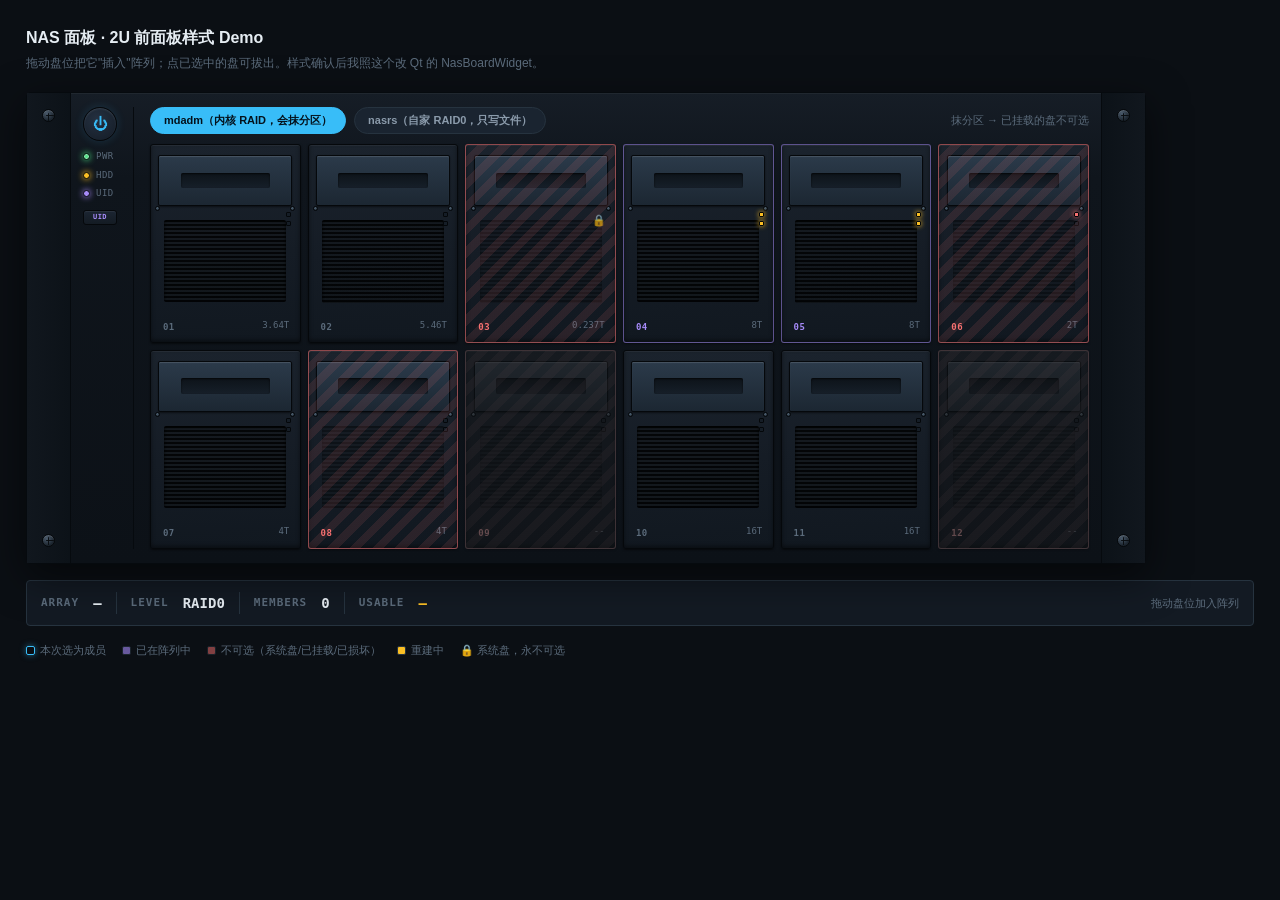
==== doc/demos/30-nas-2u-panel.html @ 4ac3eece "feat(nas): 新增 NAS 页——RAID 组阵列并导出 iSCSI/SMB 分区板改成 2U 服务器前面板风格（点盘位插入/拔出，条带顺序即成员顺序）， 支持 mdadm 与自研 nasrs" ====
<!DOCTYPE html>
<html lang="zh-CN">
<head>
<meta charset="utf-8">
<title>NAS 面板样式 Demo · 2U 前面板</title>
<style>
/* ══════════════════════════════════════════════════════════════
   2U 服务器前面板样式 Demo
   色值全部取自 theme.h，保证确认后能 1:1 迁到 Qt：
     bg #0b0f14  bgRaised #0e141b  surface #131a23  surface2 #1a2430
     surface3 #202d3b  border #26333f  borderHi #33475b
     text #e6edf3  dim #8b9bab  mute #5b6b7b
     accent #38bdf8  accent2 #a78bfa  ok #4ade80  warn #fbbf24  bad #f87171
     字体：正文 Noto Sans CJK SC；编号用 JetBrains Mono（机箱铭牌感）
   ══════════════════════════════════════════════════════════════ */
:root{
  --bg:#0b0f14; --bg-raised:#0e141b; --surface:#131a23; --surface2:#1a2430;
  --surface3:#202d3b; --border:#26333f; --border-hi:#33475b;
  --text:#e6edf3; --dim:#8b9bab; --mute:#5b6b7b;
  --accent:#38bdf8; --accent2:#a78bfa; --on-accent:#04121c;
  --ok:#4ade80; --warn:#fbbf24; --bad:#f87171; --info:#60a5fa;
  --mono:"JetBrains Mono","DejaVu Sans Mono",monospace;
}
*{box-sizing:border-box;margin:0;padding:0}
body{
  background:var(--bg); color:var(--text);
  font-family:"Noto Sans CJK SC","PingFang SC","Microsoft YaHei",sans-serif;
  font-size:13px; padding:26px; line-height:1.5;
}
h1{font-size:16px;font-weight:700;margin-bottom:4px}
.sub{color:var(--mute);font-size:12px;margin-bottom:20px}

/* ── 机箱：2U 机箱是宽扁的，比例约 3.2:1 ──
   真实前面板从上到下的层次：耳朵(挂耳) → 面板本体 → 耳朵上的螺丝 */
.chassis{
  position:relative; width:100%; max-width:1120px;
  background:linear-gradient(180deg,#161d26 0%,#0f151c 18%,#0c1117 100%);
  border:1px solid #060a0e; border-radius:5px;
  box-shadow:0 12px 40px rgba(0,0,0,.55),
             inset 0 1px 0 rgba(255,255,255,.045);
  padding:14px 56px;                 /* 左右留挂耳空间 */
}
/* 挂耳：机箱两端竖条，各带 2 颗螺丝（2U 是 4 颗固定螺丝） */
.ear{
  position:absolute; top:0; bottom:0; width:44px;
  background:linear-gradient(90deg,#11171e,#0c1218);
  border-right:1px solid #060a0e;
}
.ear.right{right:0;border-right:none;border-left:1px solid #060a0e;
           background:linear-gradient(270deg,#11171e,#0c1218)}
.ear.left{left:0}
.screw{
  position:absolute; left:50%; width:13px;height:13px;margin-left:-6.5px;
  border-radius:50%;
  background:radial-gradient(circle at 35% 30%,#4a5a6b,#1a232c 70%);
  border:1px solid #05080b;
  box-shadow:inset 0 1px 1px rgba(255,255,255,.18);
}
/* 十字槽 */
.screw::before,.screw::after{
  content:"";position:absolute;background:#0a0e12;border-radius:1px}
.screw::before{left:50%;top:2.5px;width:1.5px;height:8px;margin-left:-.75px}
.screw::after{top:50%;left:2.5px;height:1.5px;width:8px;margin-top:-.75px}
.screw.t1{top:16px} .screw.t2{bottom:16px}

/* ── 左侧控制区：真实 2U 在这里放电源键、指示 LED、VGA、UID 按钮 ── */
.ctrl{
  display:flex;flex-direction:column;gap:9px;
  padding-right:16px;margin-right:16px;
  border-right:1px solid #060a0e;
}
.pwr{
  width:34px;height:34px;border-radius:50%;
  background:radial-gradient(circle at 40% 35%,#243040,#141c26);
  border:1px solid #05080b;
  box-shadow:inset 0 1px 2px rgba(255,255,255,.12), 0 0 10px rgba(56,189,248,.16);
  display:grid;place-items:center;color:var(--accent);font-size:15px;
}
.leds{display:flex;flex-direction:column;gap:5px}
.led{display:flex;align-items:center;gap:6px;font-size:9px;color:var(--mute);
     font-family:var(--mono);letter-spacing:.5px}
.bulb{width:7px;height:7px;border-radius:50%;background:#1c2530;
      border:1px solid #05080b;flex:none}
.bulb.on{background:var(--ok);box-shadow:0 0 6px var(--ok),inset 0 0 2px #fff}
.bulb.act{background:var(--warn);box-shadow:0 0 6px var(--warn);animation:blink 1.1s steps(1) infinite}
.bulb.uid{background:var(--accent2);box-shadow:0 0 6px var(--accent2)}
@keyframes blink{50%{opacity:.25}}
/* UID 按钮：机架设备的"识别"按钮，亮起时前后板同步闪蓝 */
.uid-btn{
  width:34px;height:15px;border-radius:3px;
  background:linear-gradient(180deg,#1b2532,#141b23);
  border:1px solid #05080b;box-shadow:inset 0 1px 1px rgba(255,255,255,.07);
  position:relative;
}
.uid-btn::after{
  content:"UID";position:absolute;inset:0;display:grid;place-items:center;
  font:600 7px/1 var(--mono);color:var(--accent2);letter-spacing:.5px}

/* ── 盘位阵列：2U 常见 12×3.5"(2 行×6 列) 或 24×2.5"(2 行×12 列) ──
   这里演示 12 盘位。真盘位是**横长条**，不是方块。 */
.bays{flex:1;display:grid;grid-template-columns:repeat(6,1fr);
      grid-template-rows:repeat(2,1fr);gap:7px}

/* ── 单个硬盘托架（caddy）──
   真实 hot-swap 托架的元素：
     ① 扳手/释放把手（latch）—— 占托架左侧约 22%，可开合
     ② 把手转轴 —— 上下各一个圆点
     ③ 指纹/通风网孔 —— 中间区域
     ④ 两个 LED：上=活动(activity 黄闪) 下=状态(status 绿/橙)
     ⑤ 盘号标签
   这里用竖版托架（Dell R740xd / HPE DL380 那一类：把手在上，LED 在右上）*/
.bay{
  position:relative; aspect-ratio:1/1.32;
  background:linear-gradient(178deg,#1b232d 0%,#151c25 55%,#111820 100%);
  border:1px solid #05080b; border-radius:3px;
  box-shadow:inset 0 1px 0 rgba(255,255,255,.05),
             inset 0 -2px 4px rgba(0,0,0,.45),
             0 1px 2px rgba(0,0,0,.5);
  cursor:grab; transition:transform .14s,box-shadow .14s,border-color .14s;
  overflow:hidden;
}
.bay:hover{transform:translateY(-2px);border-color:var(--border-hi);
  box-shadow:inset 0 1px 0 rgba(255,255,255,.08),0 6px 16px rgba(0,0,0,.6)}
.bay:active{cursor:grabbing}

/* ① 释放把手：上窄下宽的斜边，金属感 */
.handle{
  position:absolute;left:5%;right:5%;top:5%;height:26%;
  background:linear-gradient(180deg,#2b3a4a,#1c2732);
  border:1px solid #05080b;border-radius:2px;
  box-shadow:inset 0 1px 1px rgba(255,255,255,.14),0 1px 2px rgba(0,0,0,.5);
}
/* 把手上的握持凹槽 */
.handle::before{
  content:"";position:absolute;left:16%;right:16%;top:34%;height:32%;
  background:linear-gradient(180deg,#0d1319,#161f29);
  border-radius:2px;box-shadow:inset 0 1px 2px rgba(0,0,0,.7);
}
/* ② 转轴：把手两端的小圆 */
.pivot{position:absolute;width:5px;height:5px;border-radius:50%;
  background:radial-gradient(circle at 35% 30%,#566a7c,#161f28);
  border:1px solid #05080b;top:31%}
.pivot.l{left:3%} .pivot.r{right:3%}

/* ③ 通风网孔：三排长条，用 repeating-linear-gradient 表现冲孔网 */
.vent{
  position:absolute;left:9%;right:9%;top:38%;height:42%;border-radius:2px;
  background:
    repeating-linear-gradient(180deg,
      rgba(0,0,0,.72) 0 2px, rgba(255,255,255,.028) 2px 4px),
    linear-gradient(180deg,#0e141a,#0b1016);
  box-shadow:inset 0 1px 3px rgba(0,0,0,.85);
}

/* ④ LED 组：真实托架是上下两个小灯，藏在塑料导光柱里 */
.led-col{position:absolute;right:6%;top:34%;display:flex;
         flex-direction:column;gap:4px;align-items:center}
.drv-led{width:5px;height:5px;border-radius:1px;background:#151d26;
         border:1px solid #04070a}
.drv-led.act.on{background:var(--warn);box-shadow:0 0 5px var(--warn);
                animation:blink .5s steps(1) infinite}
.drv-led.st.on{background:var(--ok);box-shadow:0 0 5px var(--ok)}
.drv-led.st.fault{background:var(--bad);box-shadow:0 0 5px var(--bad)}
.drv-led.st.rebuild{background:var(--warn);box-shadow:0 0 5px var(--warn);
                    animation:blink .8s ease-in-out infinite}

/* ⑤ 盘号 */
.slot{
  position:absolute;left:8%;bottom:5%;font:700 9px/1 var(--mono);
  color:var(--mute);letter-spacing:.5px;
}

/* 容量小字 */
.cap{position:absolute;right:7%;bottom:6%;font:9px/1 var(--mono);color:var(--mute)}

/* ── 状态语义（这是重点：面板要一眼看出盘在干什么）── */
/* 空闲：整体压暗，不发光 */
.bay.empty{opacity:.5;filter:saturate(.4)}
/* 已选为阵列成员：主色描边 + 外发光 */
.bay.member{border-color:var(--accent);
  box-shadow:0 0 0 1px rgba(56,189,248,.45),0 0 14px rgba(56,189,248,.3),
             inset 0 1px 0 rgba(255,255,255,.08)}
.bay.member .slot{color:var(--accent)}
/* 条带序号：成员盘的**右上角**标 RAID 条带顺序，这是 RAID0 最需要的信息 */
.stripe{
  position:absolute;right:6%;top:34%;
  min-width:15px;height:15px;padding:0 3px;border-radius:3px;
  background:var(--accent);color:var(--on-accent);
  font:700 9px/15px var(--mono);text-align:center;
  box-shadow:0 0 8px rgba(56,189,248,.5);
}
/* 故障/不可选：红色斜线带 + 红 LED */
.bay.blocked{border-color:rgba(248,113,113,.55)}
.bay.blocked .vent{opacity:.45}
.bay.blocked .slot{color:var(--bad)}
.bay.blocked::after{
  content:"";position:absolute;inset:0;pointer-events:none;
  background:repeating-linear-gradient(135deg,
    transparent 0 8px,rgba(248,113,113,.11) 8px 16px);
}
/* 系统盘：锁标志，永远不可选 */
.lock{position:absolute;right:6%;top:34%;font-size:11px;opacity:.75}
/* 被阵列占用（已写入配置，非本次选择）：紫 */
.bay.inUse{border-color:rgba(167,139,250,.5)}
.bay.inUse .slot{color:var(--accent2)}

/* ── 右侧：阵列状态条（相当于阵列卡的位置）── */
.rail{
  display:flex;align-items:center;gap:14px;margin-top:16px;
  padding:11px 14px;background:var(--surface);
  border:1px solid var(--border);border-radius:4px;
}
.rail .lbl{font:700 11px/1 var(--mono);letter-spacing:1px;color:var(--mute)}
.rail .val{font:600 14px/1 var(--mono);color:var(--text)}
.rail .val.good{color:var(--ok)} .rail .val.warn{color:var(--warn)}
.rail .sep{width:1px;height:22px;background:var(--border)}
.rail .hint{margin-left:auto;color:var(--mute);font-size:11px}

.eng{
  background:var(--surface2); color:var(--dim); cursor:pointer;
  border:1px solid var(--border); border-radius:999px;
  padding:5px 13px; font-size:11px; font-weight:600;
  font-family:"Noto Sans CJK SC","PingFang SC",sans-serif;
}
.eng:hover{color:var(--text);border-color:var(--border-hi);background:var(--surface3)}
.eng.on{background:var(--accent);color:var(--on-accent);border-color:var(--accent)}
/* 底部图例 */
.legend{display:flex;gap:16px;flex-wrap:wrap;margin-top:16px;
        font-size:11px;color:var(--mute)}
.legend span{display:flex;align-items:center;gap:5px}
.sw{width:9px;height:9px;border-radius:2px;border:1px solid var(--border)}
</style>
</head>
<body>

<h1>NAS 面板 · 2U 前面板样式 Demo</h1>
<div class="sub">
  拖动盘位把它"插入"阵列；点已选中的盘可拔出。样式确认后我照这个改 Qt 的 NasBoardWidget。
</div>

<div class="chassis">
  <div class="ear left"><div class="screw t1"></div><div class="screw t2"></div></div>
  <div class="ear right"><div class="screw t1"></div><div class="screw t2"></div></div>

  <div style="display:flex;align-items:stretch">
    <div class="ctrl">
      <div class="pwr">⏻</div>
      <div class="leds">
        <div class="led"><i class="bulb on"></i>PWR</div>
        <div class="led"><i class="bulb act"></i>HDD</div>
        <div class="led"><i class="bulb uid"></i>UID</div>
      </div>
      <div class="uid-btn"></div>
    </div>

    <div style="flex:1;display:flex;flex-direction:column;gap:10px">
      <div style="display:flex;gap:8px;align-items:center">
        <button class="eng" id="engMdadm">mdadm（内核 RAID，会抹分区）</button>
        <button class="eng" id="engNasrs">nasrs（自家 RAID0，只写文件）</button>
        <span style="color:var(--mute);font-size:11px;margin-left:auto" id="engNote"></span>
      </div>
      <div class="bays" id="bays"></div>
    </div>
  </div>
</div>

<div class="rail">
  <div class="lbl">ARRAY</div><div class="val" id="aName">—</div>
  <div class="sep"></div>
  <div class="lbl">LEVEL</div><div class="val">RAID0</div>
  <div class="sep"></div>
  <div class="lbl">MEMBERS</div><div class="val" id="aCnt">0</div>
  <div class="sep"></div>
  <div class="lbl">USABLE</div><div class="val warn" id="aCap">—</div>
  <div class="hint" id="hint">拖动盘位加入阵列</div>
</div>

<div class="legend">
  <span><i class="sw" style="border-color:var(--accent);box-shadow:0 0 6px rgba(56,189,248,.5)"></i>本次选为成员</span>
  <span><i class="sw" style="background:var(--accent2);opacity:.6"></i>已在阵列中</span>
  <span><i class="sw" style="background:var(--bad);opacity:.5"></i>不可选（系统盘/已挂载/已损坏）</span>
  <span><i class="sw" style="background:var(--warn)"></i>重建中</span>
  <span>🔒 系统盘，永不可选</span>
</div>

<script>
// 模拟本机真实设备（对应 lsblk 的 sda/sdb/nvme0n1）
const DISKS = [
  {n:0, name:"sda1",  size:3.64, st:"free"},
  {n:1, name:"sdb1",  size:5.46, st:"free"},
  {n:2, name:"nvme0n1p2", size:0.237, st:"sys",  reason:"系统盘"},
  {n:3, name:"sdc1",  size:8.0,  st:"inUse", array:"nas-data"},
  {n:4, name:"sdd1",  size:8.0,  st:"inUse", array:"nas-data"},
  {n:5, name:"sde1",  size:2.0,  st:"fault", reason:"SMART 告警"},
  {n:6, name:"sdf1",  size:4.0,  st:"free"},
  {n:7, name:"sdg1",  size:4.0,  st:"mounted", reason:"已挂载 /mnt/x"},
  {n:8, name:"sr0",   size:0,    st:"empty"},
  {n:9, name:"sdh1",  size:16.0, st:"free"},
  {n:10,name:"sdi1",  size:16.0, st:"free"},
  {n:11,name:"md0",   size:0,    st:"empty"},
];
let engine = "mdadm";
let picked = [];

const box = document.getElementById("bays");
DISKS.forEach(d=>{
  const el = document.createElement("div");
  el.className = "bay";
  // 可用性取决于当前引擎，与 Qt 的 judge() 同一套规则：
  //   mdadm 会抹分区 → 已挂载不可选
  //   nasrs 往已有文件系统写文件 → 已挂载反而是前提
  const isBlocked = () => {
    if (d.st==="sys" || d.st==="fault" || d.st==="empty") return true;
    if (d.st==="mounted") return engine === "mdadm";
    return false;
  };
  if (d.st==="empty")  el.classList.add("empty");
  if (d.st==="inUse")  el.classList.add("inUse");
  // inUse 是"已被别的阵列占用"，不是故障 → 用紫色，不叠红斜纹
  if (isBlocked() && d.st!=="inUse") el.classList.add("blocked");

  let topRight = "";
  if (d.st==="sys")     topRight = '<div class="lock">🔒</div>';
  else if (d.st==="fault")   topRight = '<div class="led-col"><i class="drv-led st fault on"></i><i class="drv-led"></i></div>';
  else if (d.st==="inUse")   topRight = '<div class="led-col"><i class="drv-led st on rebuild"></i><i class="drv-led act on"></i></div>';
  else if (d.st==="free")    topRight = '<div class="led-col"><i class="drv-led st"></i><i class="drv-led act"></i></div>';
  else                       topRight = '<div class="led-col"><i class="drv-led"></i><i class="drv-led"></i></div>';

  el.innerHTML = `
    <div class="handle"></div>
    <div class="pivot l"></div><div class="pivot r"></div>
    <div class="vent"></div>
    ${topRight}
    <div class="slot">${String(d.n+1).padStart(2,"0")}</div>
    <div class="cap">${d.size? d.size+"T" : "--"}</div>`;
  el.title = d.name + (d.reason ? "\n" + d.reason : "");
  el.dataset.n = d.n;

  el.addEventListener("click", ()=>{
    if (isBlocked()){
      show("hint", "盘 " + (d.n+1) + " 不可用：" + (d.reason||"空位"), true); return;
    }
    const i = picked.indexOf(d.n);
    if (i >= 0) picked.splice(i,1);
    else if (picked.length < 8) picked.push(d.n);
    else { show("hint","RAID0 最多 8 个成员", true); return; }
    render();
  });
  box.appendChild(el);
});

function fmt(t){ return t >= 1 ? t.toFixed(2)+" TiB" : (t*1024).toFixed(0)+" GiB"; }
function show(id,t,bad){
  const e = document.getElementById(id);
  e.textContent = t;
  e.style.color = bad ? "var(--bad)" : "";
}

function render(){
  document.querySelectorAll(".bay").forEach(el=>{
    const n = +el.dataset.n;
    const d = DISKS[n];
    el.querySelectorAll(".stripe").forEach(x=>x.remove());
    // 引擎切换后可用性会变，重画斜纹
    const bad = (d.st==="sys"||d.st==="fault"||d.st==="empty")
             || (d.st==="mounted" && engine==="mdadm");
    el.classList.toggle("blocked", bad && d.st!=="inUse");
    const idx = picked.indexOf(n);
    if (idx < 0){ el.classList.remove("member"); return; }
    el.classList.add("member");
    // 条带序号画在盘上：RAID0 写的时候是 0,1,2,3… 轮流下发，
    // 顺序直接决定数据落在哪个盘，所以必须可见
    const s = document.createElement("div");
    s.className = "stripe"; s.textContent = idx;
    el.appendChild(s);
  });
  document.getElementById("aCnt").textContent = picked.length;
  const nm = document.getElementById("aName");
  const cap = document.getElementById("aCap");
  if (!picked.length){ nm.textContent="—"; cap.textContent="—"; return; }
  nm.textContent = "nas-data";
  if (picked.length === 1){
    cap.textContent = fmt(DISKS[picked[0]].size);
    cap.className = "val warn";
    show("hint","单盘不算 RAID，等同直连", true); return;
  }
  // RAID0 可用 = 最小成员 × 成员数（不是求和！）
  const sizes = picked.map(i=>DISKS[i].size);
  const min = Math.min(...sizes);
  const usable = min*picked.length, waste = sizes.reduce((a,b)=>a+b,0)-usable;
  cap.textContent = fmt(usable);
  cap.className = "val " + (waste > 0.01 ? "warn" : "good");
  show("hint", waste > 0.01
    ? "按最小的 "+fmt(min)+" 计，多出的 "+fmt(waste)+" 用不上"
    : picked.length+" 路条带，容量等长无浪费");
}
function setEngine(e){
  engine = e;
  document.getElementById("engMdadm").classList.toggle("on", e==="mdadm");
  document.getElementById("engNasrs").classList.toggle("on", e==="nasrs");
  document.getElementById("engNote").textContent = e==="mdadm"
    ? "抹分区 → 已挂载的盘不可选" : "写文件 → 已挂载的盘才可用";
  // 换引擎后原选中盘可能变不可用，必须清掉，否则会生成非法方案
  picked = picked.filter(i => {
    const s = DISKS[i].st;
    return !(s==="sys"||s==="fault"||s==="empty"||(s==="mounted"&&e==="mdadm"));
  });
  render();
}
document.getElementById("engMdadm").onclick = ()=>setEngine("mdadm");
document.getElementById("engNasrs").onclick = ()=>setEngine("nasrs");
setEngine("mdadm");
</script>
</body>
</html>
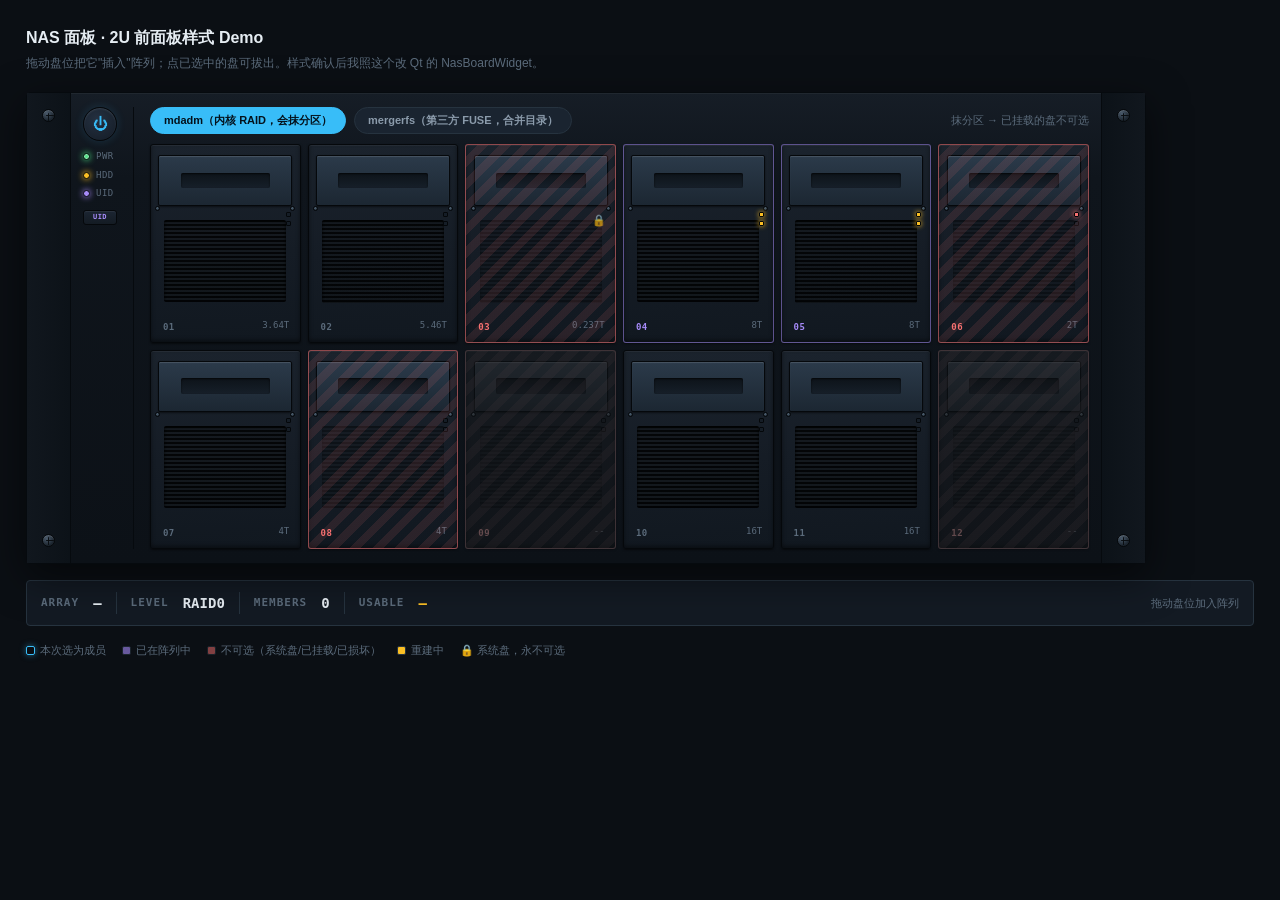
==== commit 456fd6df: "feat(nas): RAID0 那一格改用第三方 mergerfs，自研 RAID0 整条删除 那条自研 RAID0 的导出层从来没实现：`nasrs serve` 算完布局就退出码 3， 界面里那" ====
--- a/doc/demos/30-nas-2u-panel.html
+++ b/doc/demos/30-nas-2u-panel.html
@@ -256,7 +256,7 @@
     <div style="flex:1;display:flex;flex-direction:column;gap:10px">
       <div style="display:flex;gap:8px;align-items:center">
         <button class="eng" id="engMdadm">mdadm（内核 RAID，会抹分区）</button>
-        <button class="eng" id="engNasrs">nasrs（自家 RAID0，只写文件）</button>
+        <button class="eng" id="engNasrs">mergerfs（第三方 FUSE，合并目录）</button>
         <span style="color:var(--mute);font-size:11px;margin-left:auto" id="engNote"></span>
       </div>
       <div class="bays" id="bays"></div>
@@ -384,10 +384,16 @@
     cap.className = "val warn";
     show("hint","单盘不算 RAID，等同直连", true); return;
   }
-  // RAID0 可用 = 最小成员 × 成员数（不是求和！）
+  // 这两条路线的容量算法**正好相反**，草图里必须分开写：
+  //   mdadm RAID0 可用 = 最小成员 × 成员数（不是求和！）
+  //   mergerfs   可用 = 各成员之和（求和，浪费为 0 —— 它不要求成员等大）
+  // 这段原来只有 RAID0 一条：自研 RAID0 已整条删除，那一格换成 mergerfs，
+  // 留着 min×N 会让看草图的人以为界面会报「200G + 500G = 200G」。
   const sizes = picked.map(i=>DISKS[i].size);
   const min = Math.min(...sizes);
-  const usable = min*picked.length, waste = sizes.reduce((a,b)=>a+b,0)-usable;
+  const sum = sizes.reduce((a,b)=>a+b,0);
+  const usable = engine==="nasrs" ? sum : min*picked.length;
+  const waste = sum - usable;
   cap.textContent = fmt(usable);
   cap.className = "val " + (waste > 0.01 ? "warn" : "good");
   show("hint", waste > 0.01
@@ -399,7 +405,8 @@
   document.getElementById("engMdadm").classList.toggle("on", e==="mdadm");
   document.getElementById("engNasrs").classList.toggle("on", e==="nasrs");
   document.getElementById("engNote").textContent = e==="mdadm"
-    ? "抹分区 → 已挂载的盘不可选" : "写文件 → 已挂载的盘才可用";
+    ? "抹分区 → 已挂载的盘不可选"
+     : "用分区已有的挂载点当 source → 已挂载的盘才可用；没有条带、没有冗余";
   // 换引擎后原选中盘可能变不可用，必须清掉，否则会生成非法方案
   picked = picked.filter(i => {
     const s = DISKS[i].st;
